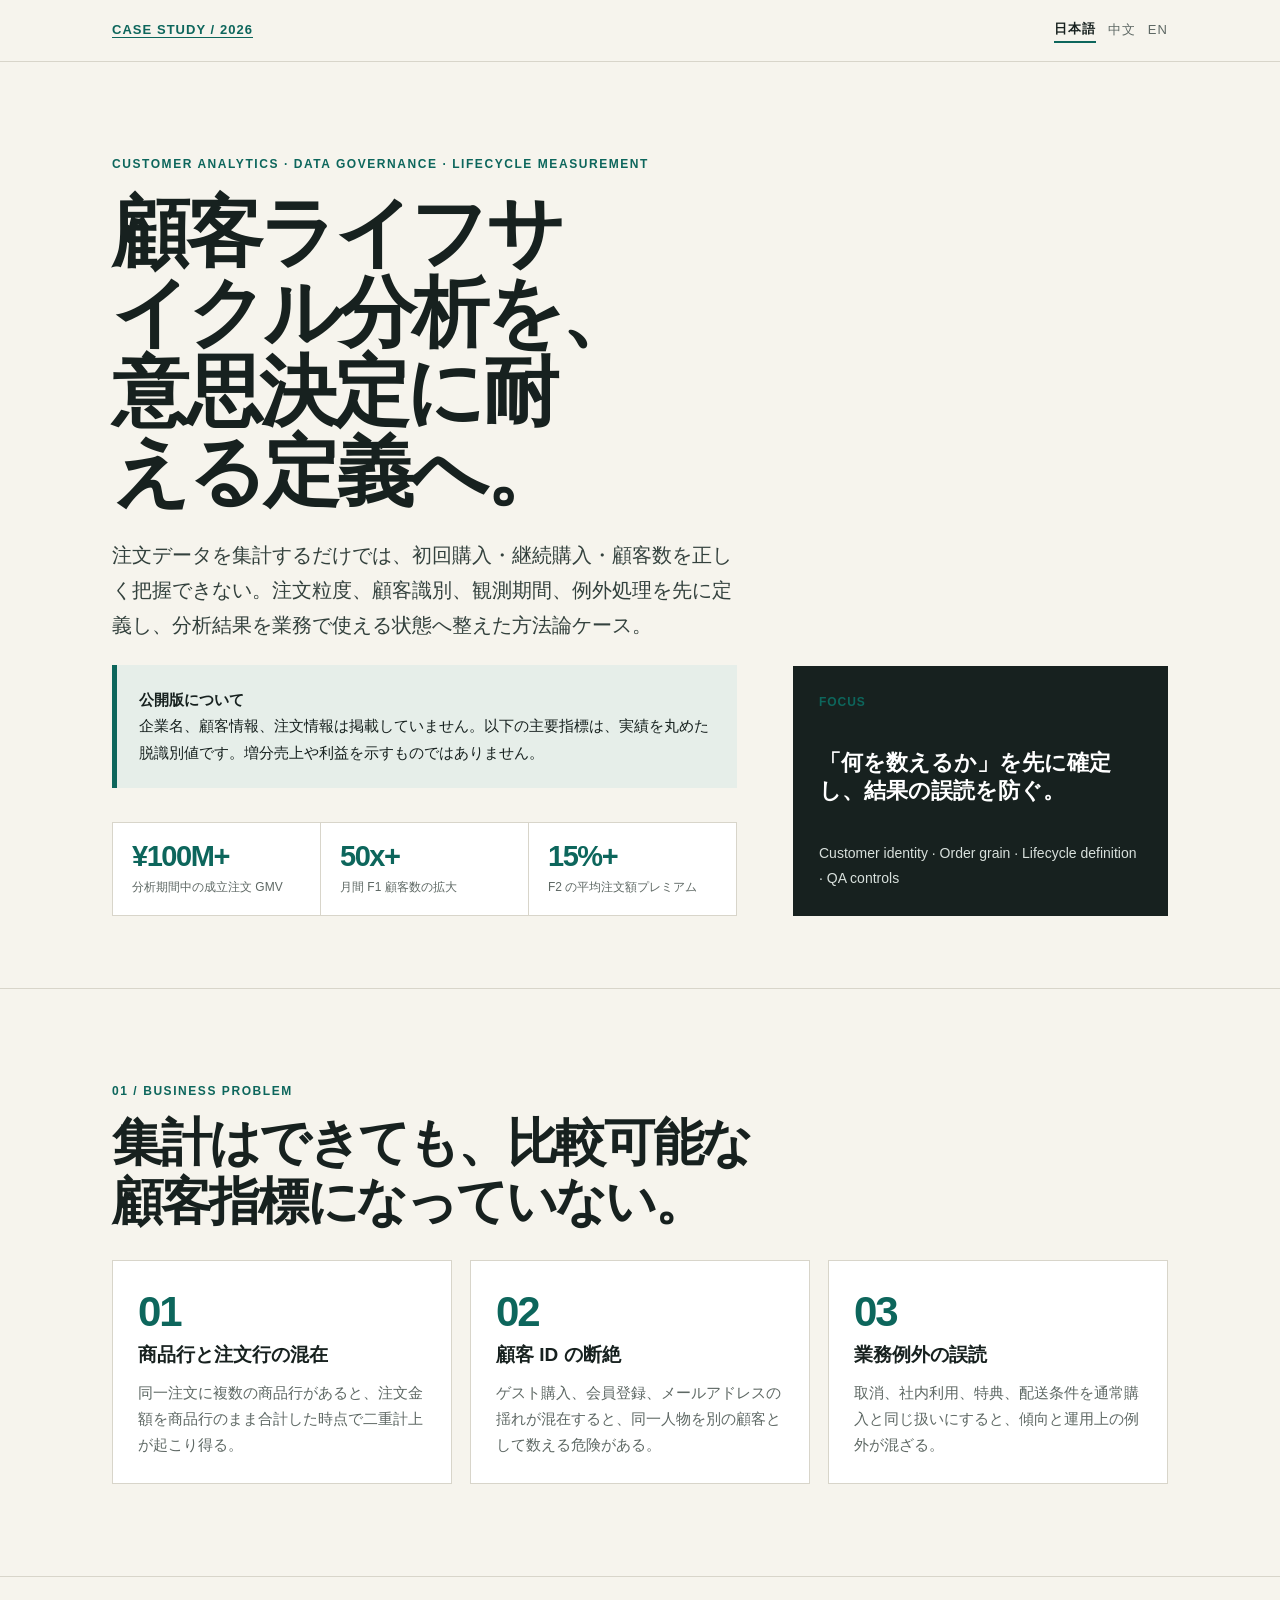
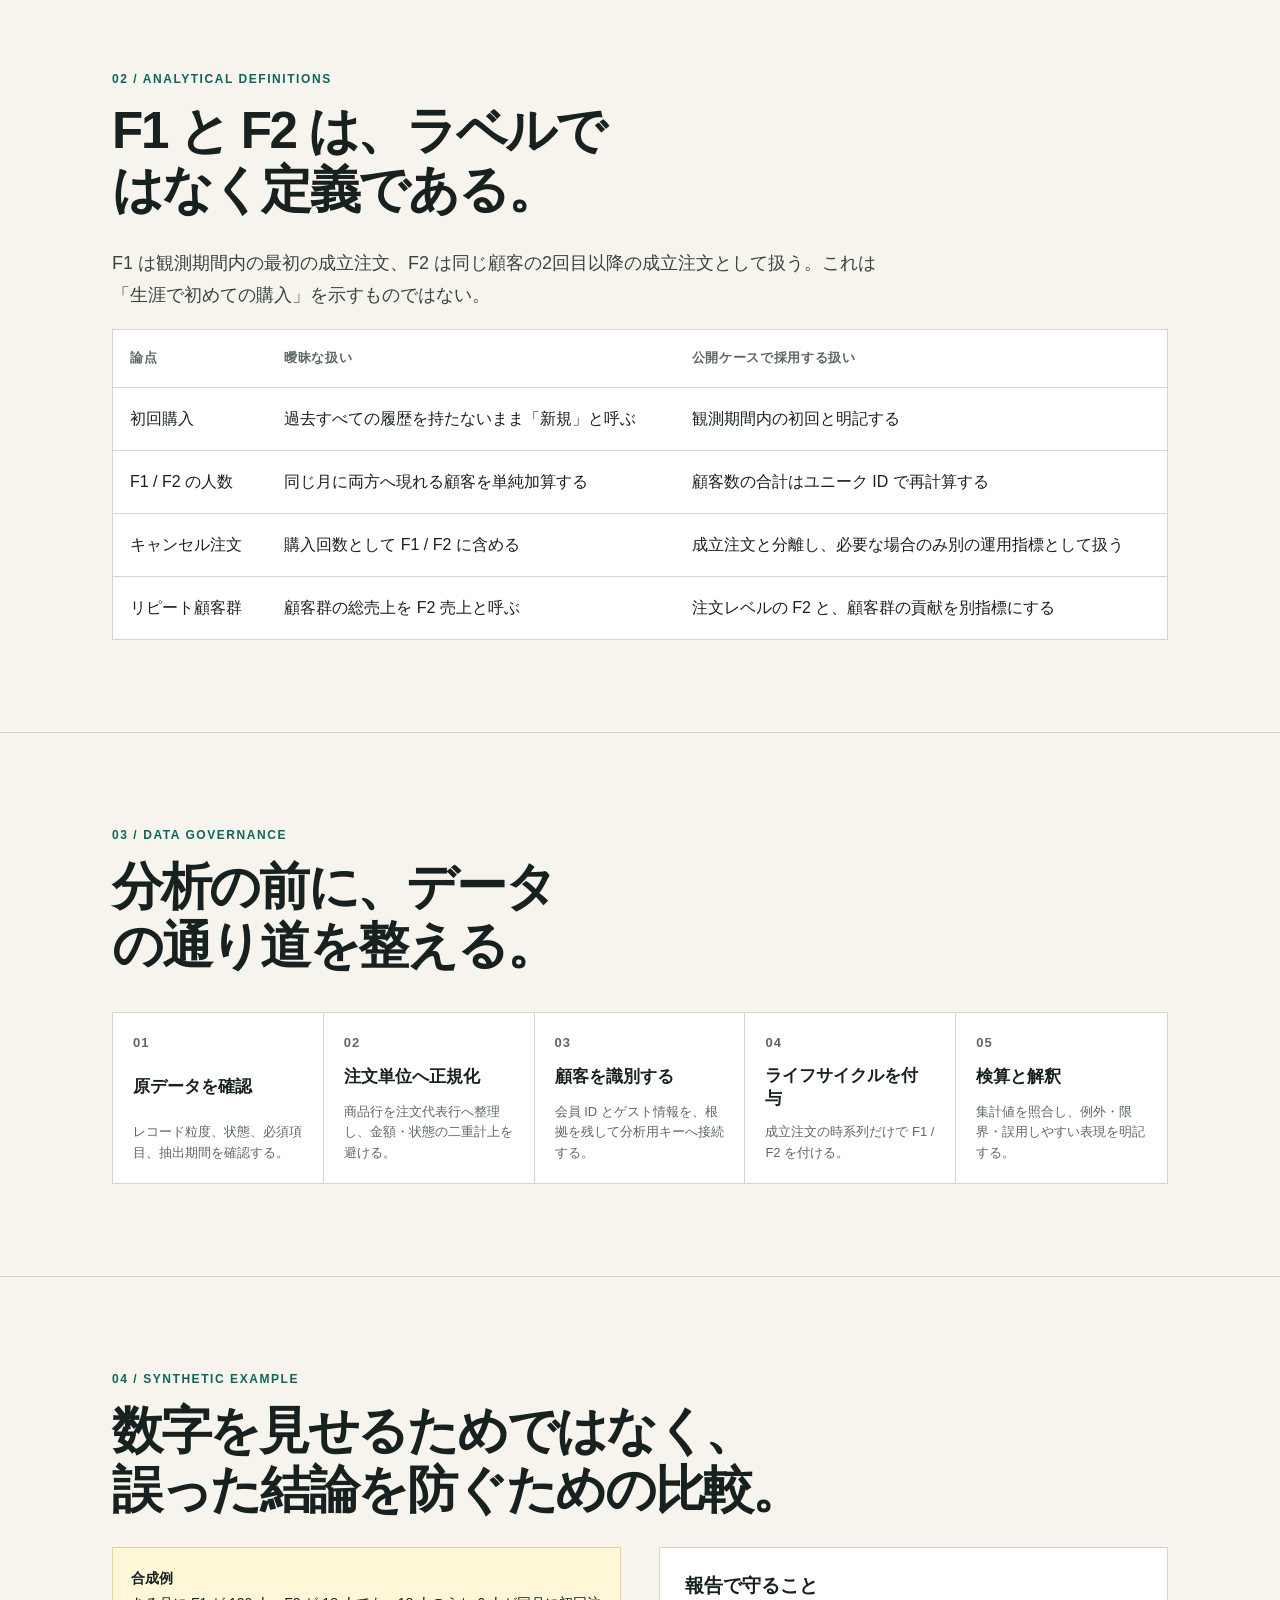
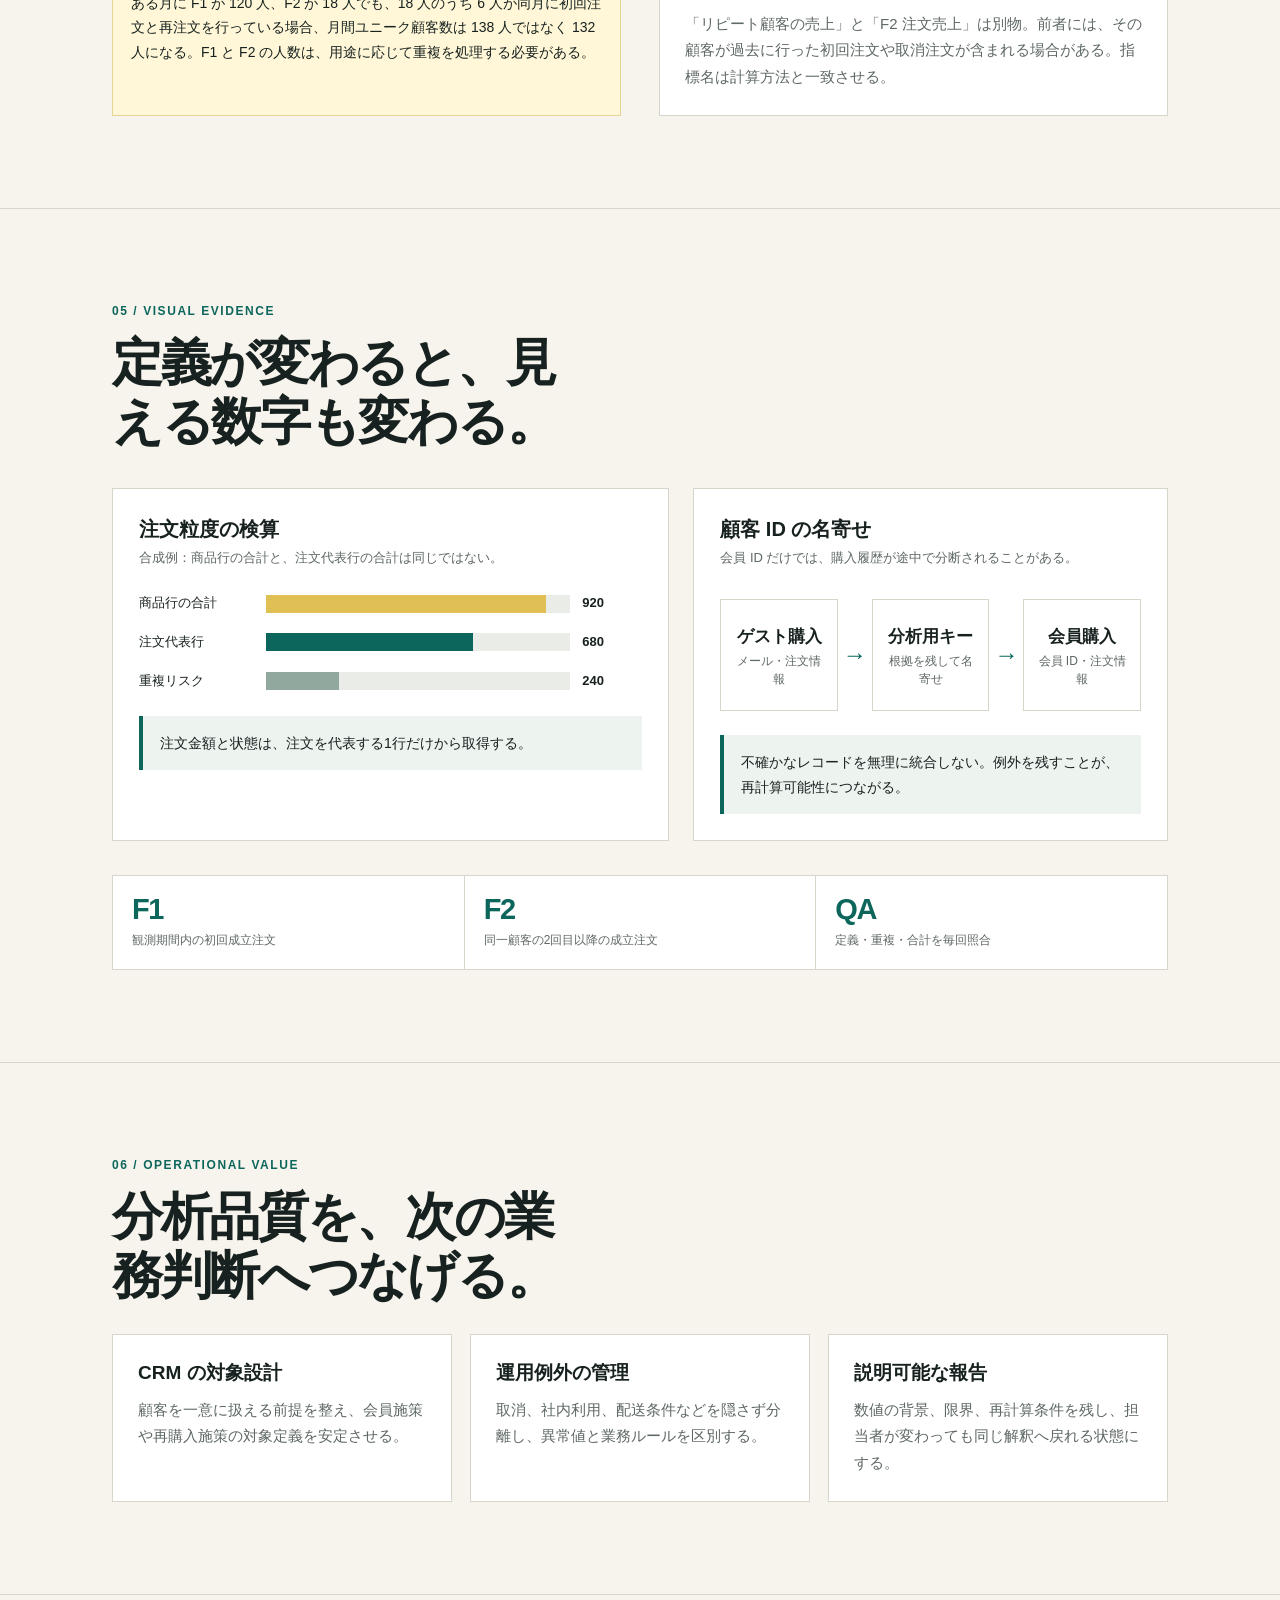
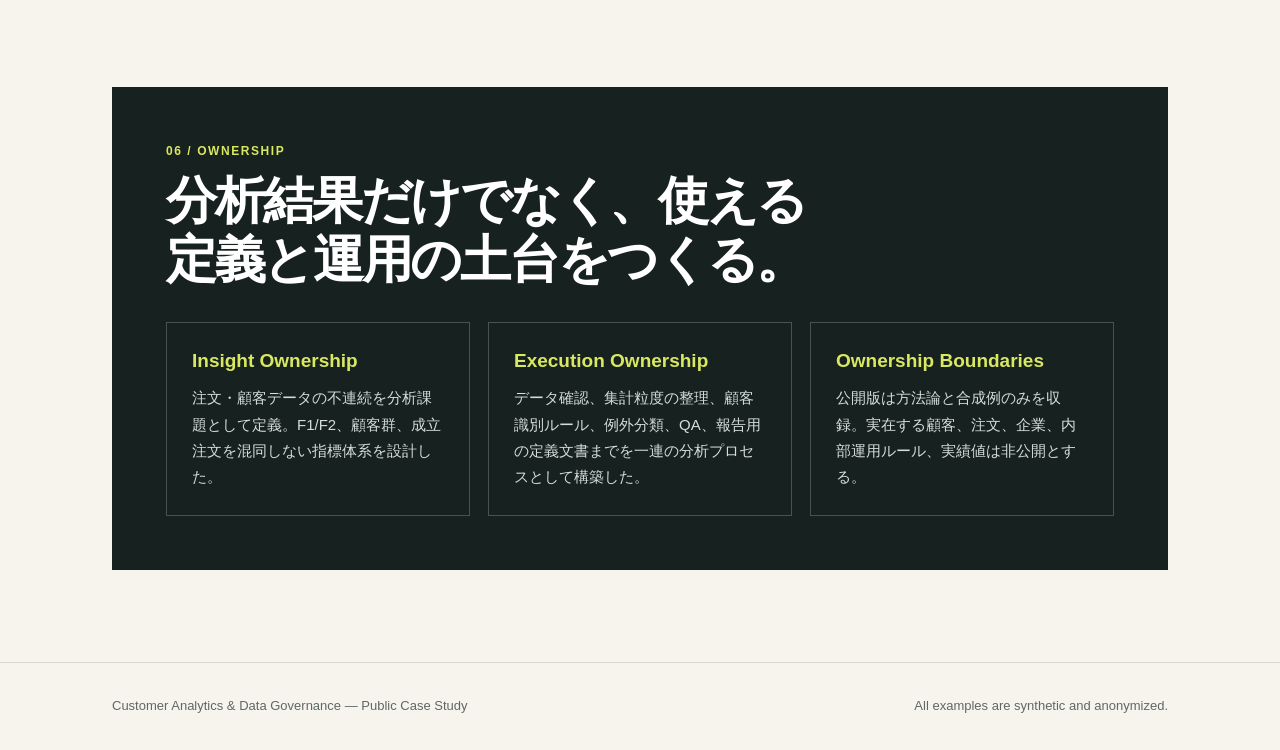
==== index.html @ b76f600b "Add files via upload" ====
<!doctype html>
<html lang="ja">
<head>
  <meta charset="utf-8">
  <meta name="viewport" content="width=device-width,initial-scale=1">
  <meta name="description" content="日本市場を起点とする APAC 顧客ライフサイクル分析とデータガバナンスの公開ケーススタディ。">
  <title>Japan APAC Customer Analytics — Case Study</title>
  <link rel="stylesheet" href="assets/case-study.css">
  <link rel="stylesheet" href="assets/font-overrides.css">
</head>
<body>
  <header class="topbar">
<div class="wrap">
<a class="brand" href="#top">CASE STUDY / 2026</a>
<nav class="lang" aria-label="Language">
<a aria-current="page" href="index.html">日本語</a>
<a href="zh.html">中文</a>
<a href="en.html">EN</a>
</nav>
</div>
</header>
  <main id="top">
    <section class="hero">
<div class="wrap hero-grid">
<div>
<div class="eyebrow">Customer analytics · data governance · lifecycle measurement</div>
<h1>顧客ライフサイクル分析を、意思決定に耐える定義へ。</h1>
<p class="lead">注文データを集計するだけでは、初回購入・継続購入・顧客数を正しく把握できない。注文粒度、顧客識別、観測期間、例外処理を先に定義し、分析結果を業務で使える状態へ整えた方法論ケース。</p>
<div class="notice">
<strong>公開版について</strong>
<br>企業名、顧客情報、注文情報は掲載していません。以下の主要指標は、実績を丸めた脱識別値です。増分売上や利益を示すものではありません。</div><div class="metric-strip"><div><b>¥100M+</b><span>分析期間中の成立注文 GMV</span></div><div><b>50x+</b><span>月間 F1 顧客数の拡大</span></div><div><b>15%+</b><span>F2 の平均注文額プレミアム</span></div></div>
</div>
<aside class="hero-side">
<span class="tag">Focus</span>
<strong>「何を数えるか」を先に確定し、結果の誤読を防ぐ。</strong>
<p>Customer identity · Order grain · Lifecycle definition · QA controls</p>
</aside>
</div>
</section>
    <section class="section">
<div class="wrap">
<div class="kicker">01 / Business problem</div>
<h2>集計はできても、比較可能な顧客指標になっていない。</h2>
<div class="three-col">
<article class="card">
<div class="number">01</div>
<h3>商品行と注文行の混在</h3>
<p>同一注文に複数の商品行があると、注文金額を商品行のまま合計した時点で二重計上が起こり得る。</p>
</article>
<article class="card">
<div class="number">02</div>
<h3>顧客 ID の断絶</h3>
<p>ゲスト購入、会員登録、メールアドレスの揺れが混在すると、同一人物を別の顧客として数える危険がある。</p>
</article>
<article class="card">
<div class="number">03</div>
<h3>業務例外の誤読</h3>
<p>取消、社内利用、特典、配送条件を通常購入と同じ扱いにすると、傾向と運用上の例外が混ざる。</p>
</article>
</div>
</div>
</section>
    <section class="section">
<div class="wrap">
<div class="kicker">02 / Analytical definitions</div>
<h2>F1 と F2 は、ラベルではなく定義である。</h2>
<p class="section-intro">F1 は観測期間内の最初の成立注文、F2 は同じ顧客の2回目以降の成立注文として扱う。これは「生涯で初めての購入」を示すものではない。</p>
<div class="table-wrap">
<table class="comparison">
<thead>
<tr>
<th>論点</th>
<th>曖昧な扱い</th>
<th>公開ケースで採用する扱い</th>
</tr>
</thead>
<tbody>
<tr>
<td>初回購入</td>
<td>過去すべての履歴を持たないまま「新規」と呼ぶ</td>
<td>観測期間内の初回と明記する</td>
</tr>
<tr>
<td>F1 / F2 の人数</td>
<td>同じ月に両方へ現れる顧客を単純加算する</td>
<td>顧客数の合計はユニーク ID で再計算する</td>
</tr>
<tr>
<td>キャンセル注文</td>
<td>購入回数として F1 / F2 に含める</td>
<td>成立注文と分離し、必要な場合のみ別の運用指標として扱う</td>
</tr>
<tr>
<td>リピート顧客群</td>
<td>顧客群の総売上を F2 売上と呼ぶ</td>
<td>注文レベルの F2 と、顧客群の貢献を別指標にする</td>
</tr>
</tbody>
</table>
</div>
</div>
</section>
    <section class="section">
<div class="wrap">
<div class="kicker">03 / Data governance</div>
<h2>分析の前に、データの通り道を整える。</h2>
<div class="flow">
<div>
<span class="tag">01</span>
<b>原データを確認</b>
<span>レコード粒度、状態、必須項目、抽出期間を確認する。</span>
</div>
<div>
<span class="tag">02</span>
<b>注文単位へ正規化</b>
<span>商品行を注文代表行へ整理し、金額・状態の二重計上を避ける。</span>
</div>
<div>
<span class="tag">03</span>
<b>本人性を解決</b>
<span>会員 ID とゲスト情報を、根拠を残して分析用キーへ接続する。</span>
</div>
<div>
<span class="tag">04</span>
<b>ライフサイクルを付与</b>
<span>成立注文の時系列だけで F1 / F2 を付ける。</span>
</div>
<div>
<span class="tag">05</span>
<b>検算と解釈</b>
<span>集計値を照合し、例外・限界・誤用しやすい表現を明記する。</span>
</div>
</div>
</div>
</section>
    <section class="section">
<div class="wrap">
<div class="kicker">04 / Synthetic example</div>
<h2>数字を見せるためではなく、誤った結論を防ぐための比較。</h2>
<div class="two-col">
<div class="synthetic">
<strong>合成例</strong>
<br>ある月に F1 が 120 人、F2 が 18 人でも、18 人のうち 6 人が同月に初回注文と再注文を行っている場合、月間ユニーク顧客数は 138 人ではなく 132 人になる。F1 と F2 の人数は、用途に応じて重複を処理する必要がある。</div>
<div class="card">
<h3>報告で守ること</h3>
<p>「リピート顧客の売上」と「F2 注文売上」は別物。前者には、その顧客が過去に行った初回注文や取消注文が含まれる場合がある。指標名は計算方法と一致させる。</p>
</div>
</div>
</div>
</section>
    <section class="section"><div class="wrap"><div class="kicker">05 / Visual evidence</div><h2>定義が変わると、見える数字も変わる。</h2><div class="evidence-grid"><article class="evidence-card"><h3>注文粒度の検算</h3><p class="micro">合成例：商品行の合計と、注文代表行の合計は同じではない。</p><div class="bar-set"><div class="bar-row"><span>商品行の合計</span><div class="bar-track"><div class="bar-fill warn" style="width:92%"></div></div><b>920</b></div><div class="bar-row"><span>注文代表行</span><div class="bar-track"><div class="bar-fill" style="width:68%"></div></div><b>680</b></div><div class="bar-row"><span>重複リスク</span><div class="bar-track"><div class="bar-fill alt" style="width:24%"></div></div><b>240</b></div></div><div class="callout">注文金額と状態は、注文を代表する1行だけから取得する。</div></article><article class="evidence-card"><h3>本人性の接続</h3><p class="micro">会員 ID だけでは、購入履歴が途中で分断されることがある。</p><div class="identity-map"><div class="identity-node"><strong>ゲスト購入</strong><span>メール・注文情報</span></div><div class="identity-arrow">→</div><div class="identity-node"><strong>分析用キー</strong><span>根拠を残して接続</span></div><div class="identity-arrow">→</div><div class="identity-node"><strong>会員購入</strong><span>会員 ID・注文情報</span></div></div><div class="callout">不確かなレコードを無理に統合しない。例外を残すことが、再計算可能性につながる。</div></article></div><div class="metric-strip"><div><b>F1</b><span>観測期間内の初回成立注文</span></div><div><b>F2</b><span>同一顧客の2回目以降の成立注文</span></div><div><b>QA</b><span>定義・重複・合計を毎回照合</span></div></div></div></section>
    <section class="section">
<div class="wrap">
<div class="kicker">06 / Operational value</div>
<h2>分析品質を、次の業務判断へつなげる。</h2>
<div class="three-col">
<article class="card">
<h3>CRM の対象設計</h3>
<p>顧客を一意に扱える前提を整え、会員施策や再購入施策の対象定義を安定させる。</p>
</article>
<article class="card">
<h3>運用例外の管理</h3>
<p>取消、社内利用、配送条件などを隠さず分離し、異常値と業務ルールを区別する。</p>
</article>
<article class="card">
<h3>説明可能な報告</h3>
<p>数値の背景、限界、再計算条件を残し、担当者が変わっても同じ解釈へ戻れる状態にする。</p>
</article>
</div>
</div>
</section>
    <section class="section">
<div class="wrap">
<div class="ownership">
<div class="kicker" style="color:#d8e861">06 / Ownership</div>
<h2>分析結果だけでなく、使える定義と運用の土台をつくる。</h2>
<div class="three-col">
<article class="card">
<h3>Insight Ownership</h3>
<p>注文・顧客データの不連続を分析課題として定義。F1/F2、顧客群、成立注文を混同しない指標体系を設計した。</p>
</article>
<article class="card">
<h3>Execution Ownership</h3>
<p>データ確認、集計粒度の整理、本人性ルール、例外分類、QA、報告用の定義文書までを一連の分析プロセスとして構築した。</p>
</article>
<article class="card">
<h3>Ownership Boundaries</h3>
<p>公開版は方法論と合成例のみを収録。実在する顧客、注文、企業、内部運用ルール、実績値は非公開とする。</p>
</article>
</div>
</div>
</div>
</section>
  </main>
  <footer class="footer">
<div class="wrap">
<span>Customer Analytics & Data Governance — Public Case Study</span>
<span>All examples are synthetic and anonymized.</span>
</div>
</footer>
<script src="assets/ja-copy.js"></script>
</body>
</html>
---- assets/case-study.css ----
:root{--ink:#17211f;--muted:#5e6864;--paper:#f6f4ed;--line:#d8d5ca;--accent:#0d665c;--lime:#d8e861;--panel:#e6eee9;--max:1120px}*{box-sizing:border-box}html{scroll-behavior:smooth}body{margin:0;background:var(--paper);color:var(--ink);font-family:Inter,"Hiragino Sans","Yu Gothic",Meiryo,"Microsoft YaHei","PingFang SC",Arial,sans-serif;line-height:1.75}a{color:inherit;text-decoration-thickness:1px;text-underline-offset:3px}.wrap{max-width:var(--max);margin:auto;padding:0 32px}.topbar{border-bottom:1px solid var(--line);padding:18px 0;font-size:13px;letter-spacing:.08em}.topbar .wrap{display:flex;justify-content:space-between;gap:20px;align-items:center}.brand{font-weight:800;color:var(--accent)}.lang{display:flex;gap:12px;align-items:center}.lang a{text-decoration:none;color:var(--muted)}.lang a[aria-current="page"]{color:var(--ink);font-weight:800;border-bottom:2px solid var(--accent)}.hero{padding:92px 0 72px;border-bottom:1px solid var(--line)}.eyebrow{font-size:12px;letter-spacing:.13em;font-weight:800;color:var(--accent);text-transform:uppercase}.hero-grid{display:grid;grid-template-columns:1.25fr .75fr;gap:56px;align-items:end}.hero h1{font-size:clamp(44px,6vw,78px);line-height:1.04;letter-spacing:-.06em;margin:18px 0 26px;text-wrap:balance}.lead{font-size:20px;max-width:710px;margin:0;color:#33413d}.notice{background:var(--panel);border-left:5px solid var(--accent);padding:22px;margin:22px 0 0;font-size:15px}.hero-side{padding:26px;background:var(--ink);color:#fff;min-height:250px;display:flex;flex-direction:column;justify-content:space-between}.hero-side strong{font-size:22px;line-height:1.3}.hero-side p{margin:0;color:#d8e0dc;font-size:14px}.section{padding:92px 0;border-bottom:1px solid var(--line)}.section h2{font-size:clamp(32px,4vw,52px);line-height:1.15;letter-spacing:-.045em;max-width:780px;margin:12px 0 28px;text-wrap:balance}.section-intro{font-size:18px;max-width:800px;color:#38443f}.kicker{font-size:12px;letter-spacing:.13em;font-weight:800;color:var(--accent);text-transform:uppercase}.two-col{display:grid;grid-template-columns:1fr 1fr;gap:38px}.three-col{display:grid;grid-template-columns:repeat(3,1fr);gap:18px}.card{border:1px solid var(--line);background:#fff;padding:25px}.card h3{font-size:19px;line-height:1.35;margin:0 0 12px}.card p{margin:0;color:var(--muted);font-size:15px}.number{font-size:42px;line-height:1;color:var(--accent);font-weight:800;letter-spacing:-.05em;margin:5px 0 9px}.flow{display:grid;grid-template-columns:repeat(5,1fr);gap:0;margin-top:36px;border:1px solid var(--line);background:#fff}.flow div{min-height:170px;padding:20px;border-right:1px solid var(--line);display:flex;flex-direction:column;justify-content:space-between}.flow div:last-child{border-right:0}.flow b{font-size:17px;line-height:1.35}.flow span{font-size:13px;color:var(--muted);line-height:1.55}.table-wrap{overflow:auto;border:1px solid var(--line);background:#fff}.comparison{width:100%;border-collapse:collapse;min-width:660px}.comparison th,.comparison td{padding:17px;text-align:left;border-bottom:1px solid var(--line);vertical-align:top}.comparison th{font-size:13px;letter-spacing:.05em;color:var(--muted)}.comparison tr:last-child td{border:0}.tag{font-size:12px;color:var(--accent);font-weight:800;letter-spacing:.08em;text-transform:uppercase}.synthetic{background:#fff7d7;border:1px solid #e5d494;padding:18px;font-size:14px}.ownership{background:var(--ink);color:#fff;padding:54px}.ownership h2{margin-top:10px}.ownership .three-col{margin-top:32px}.ownership .card{background:transparent;border-color:#46544f}.ownership .card h3{color:var(--lime)}.ownership .card p{color:#d4ddda}.footer{padding:32px 0;color:var(--muted);font-size:13px}.footer .wrap{display:flex;justify-content:space-between;gap:20px;flex-wrap:wrap}@media(max-width:800px){.wrap{padding:0 20px}.hero{padding:62px 0 52px}.hero-grid,.two-col,.three-col{grid-template-columns:1fr;gap:18px}.hero-side{min-height:190px}.section{padding:62px 0}.flow{grid-template-columns:1fr}.flow div{min-height:auto;border-right:0;border-bottom:1px solid var(--line)}.flow div:last-child{border-bottom:0}.topbar .wrap{align-items:flex-start}.lead{font-size:17px}.ownership{padding:32px 24px}}

html[lang="ja"] body{font-family:"Hiragino Kaku Gothic ProN","Hiragino Sans","Yu Gothic UI","Yu Gothic",Meiryo,sans-serif;line-break:strict;word-break:normal;font-feature-settings:"palt" 1}html[lang="ja"] h1,html[lang="ja"] h2{letter-spacing:-.055em;font-weight:700;text-wrap:balance}html[lang="zh-CN"] body{font-family:"Microsoft YaHei","微软雅黑","PingFang SC","Noto Sans CJK SC","Noto Sans SC",Arial,sans-serif;line-break:strict;word-break:normal}html[lang="zh-CN"] h1,html[lang="zh-CN"] h2{letter-spacing:-.045em;font-weight:700;text-wrap:balance}html[lang="en"] body{font-family:Inter,Arial,sans-serif}.evidence-grid{display:grid;grid-template-columns:1.08fr .92fr;gap:24px;margin-top:36px}.evidence-card{border:1px solid var(--line);background:#fff;padding:26px}.evidence-card h3{font-size:20px;margin:0 0 4px;line-height:1.4}.evidence-card .micro{color:var(--muted);font-size:13px;margin:0 0 23px}.bar-set{display:grid;gap:16px}.bar-row{display:grid;grid-template-columns:115px 1fr 60px;gap:12px;align-items:center;font-size:13px}.bar-track{height:18px;background:#e9ece7}.bar-fill{height:100%;background:var(--accent)}.bar-fill.alt{background:#91a89f}.bar-fill.warn{background:#e0bf55}.callout{margin-top:23px;padding:15px 17px;background:#edf3ef;border-left:4px solid var(--accent);font-size:14px}.identity-map{display:grid;grid-template-columns:1fr 34px 1fr 34px 1fr;align-items:center;margin:30px 0 24px}.identity-node{border:1px solid var(--line);padding:16px 10px;text-align:center;min-height:112px;display:flex;flex-direction:column;justify-content:center}.identity-node strong{font-size:17px}.identity-node span{font-size:12px;color:var(--muted);line-height:1.5}.identity-arrow{text-align:center;color:var(--accent);font-size:24px}.qa-list{display:grid;gap:11px;margin-top:20px}.qa-row{display:flex;justify-content:space-between;gap:18px;border-bottom:1px solid var(--line);padding-bottom:10px;font-size:14px}.qa-status{color:var(--accent);font-weight:800;white-space:nowrap}.metric-strip{display:grid;grid-template-columns:repeat(3,1fr);gap:1px;background:var(--line);margin-top:34px;border:1px solid var(--line)}.metric-strip div{background:#fff;padding:19px}.metric-strip b{display:block;font-size:29px;line-height:1;color:var(--accent);letter-spacing:-.05em}.metric-strip span{display:block;font-size:12px;line-height:1.45;color:var(--muted);margin-top:8px}@media(max-width:800px){.evidence-grid{grid-template-columns:1fr}.bar-row{grid-template-columns:90px 1fr 48px}.identity-map{grid-template-columns:1fr;gap:10px}.identity-arrow{transform:rotate(90deg)}.metric-strip{grid-template-columns:1fr}}
---- assets/font-overrides.css ----
html[lang="ja"] body{font-family:Meiryo,"Meiryo UI","Hiragino Kaku Gothic ProN","Hiragino Sans",sans-serif;line-break:strict;word-break:normal;font-feature-settings:"palt" 1}
html[lang="ja"] h1,html[lang="ja"] h2{letter-spacing:-.045em;font-weight:700;text-wrap:balance}
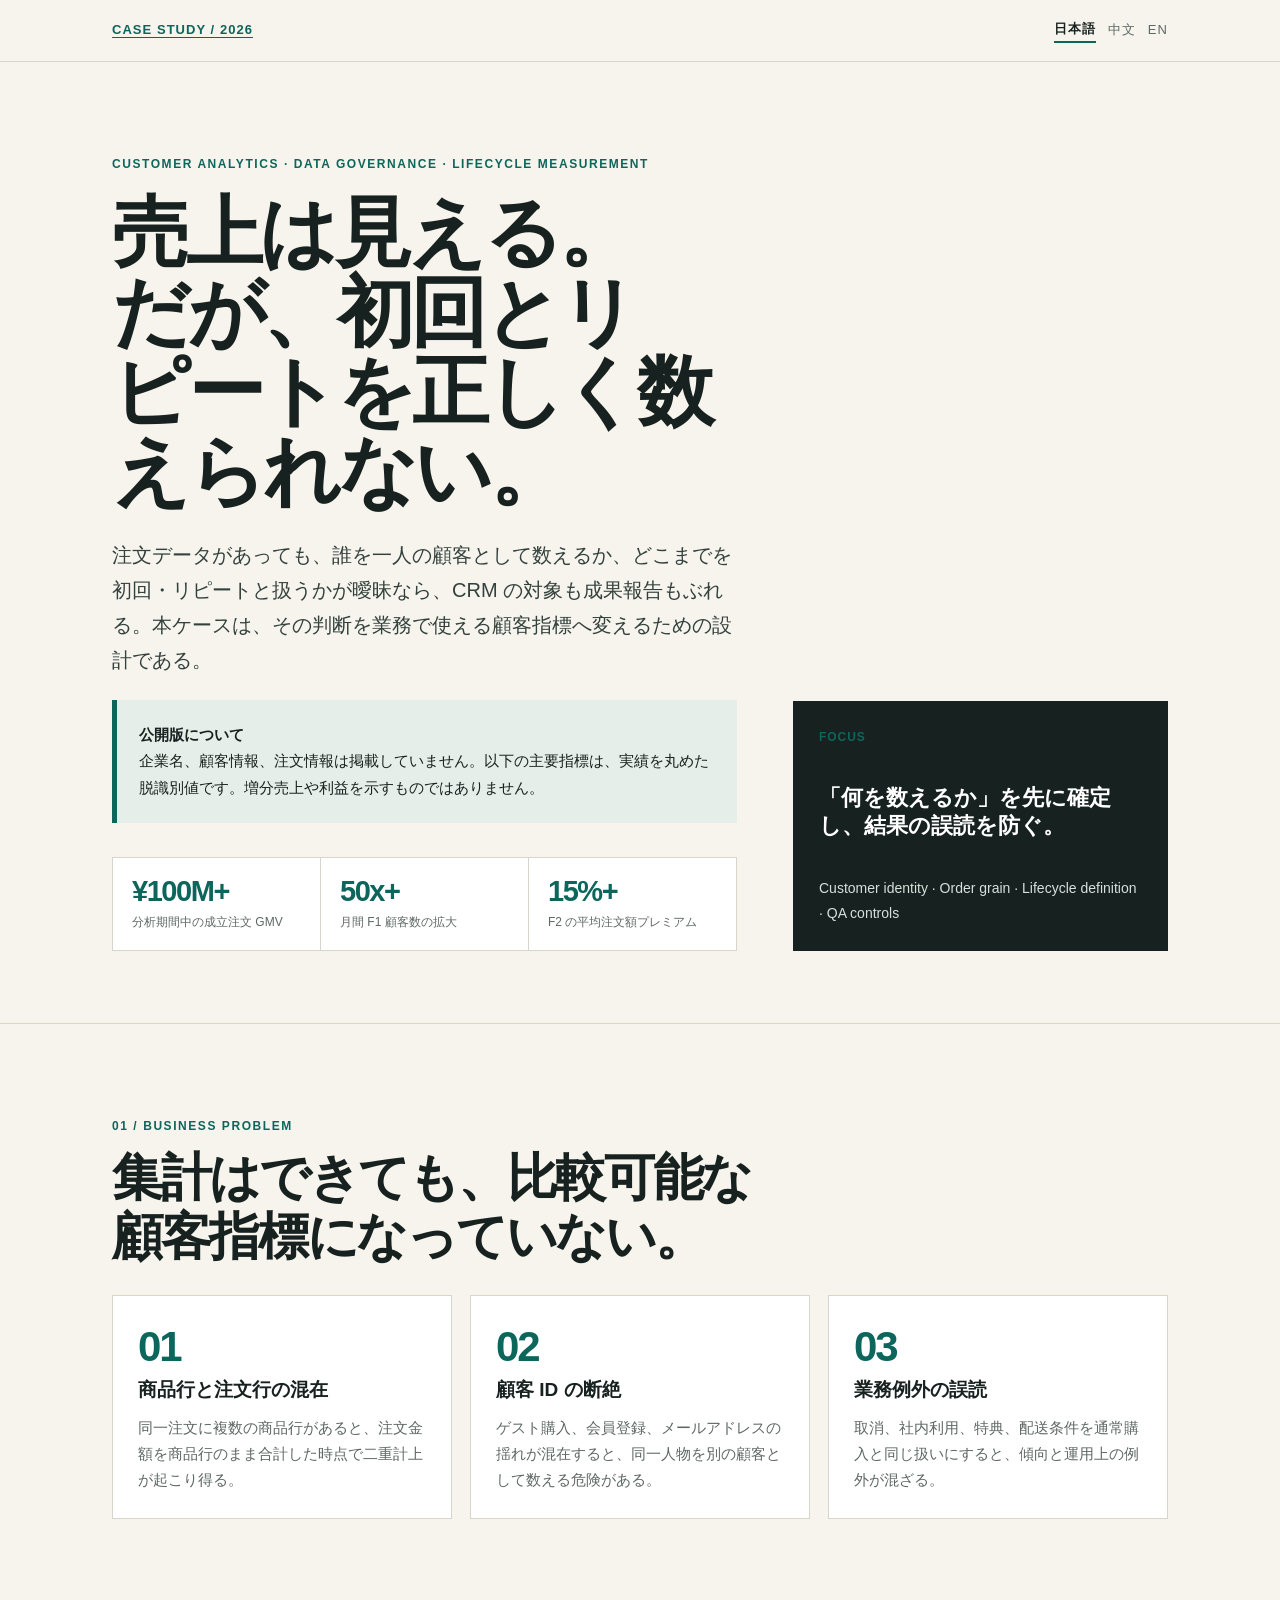
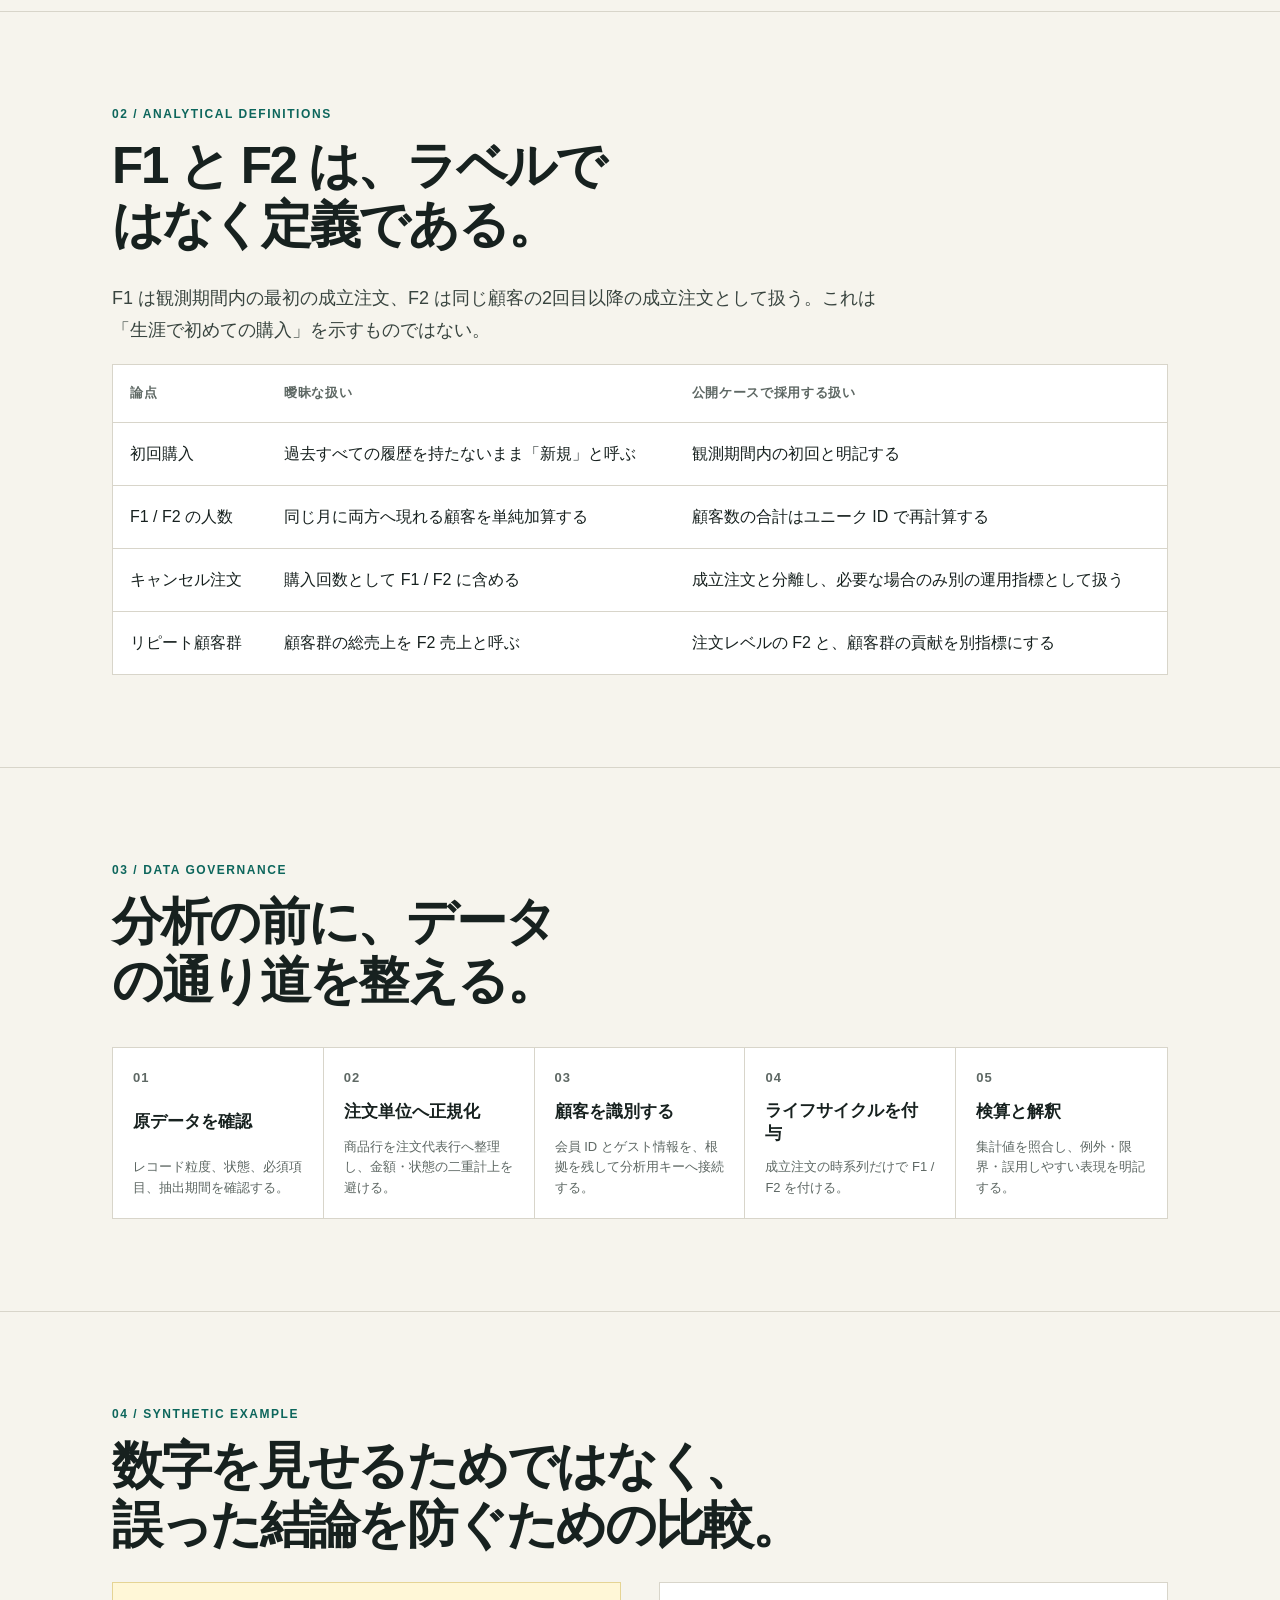
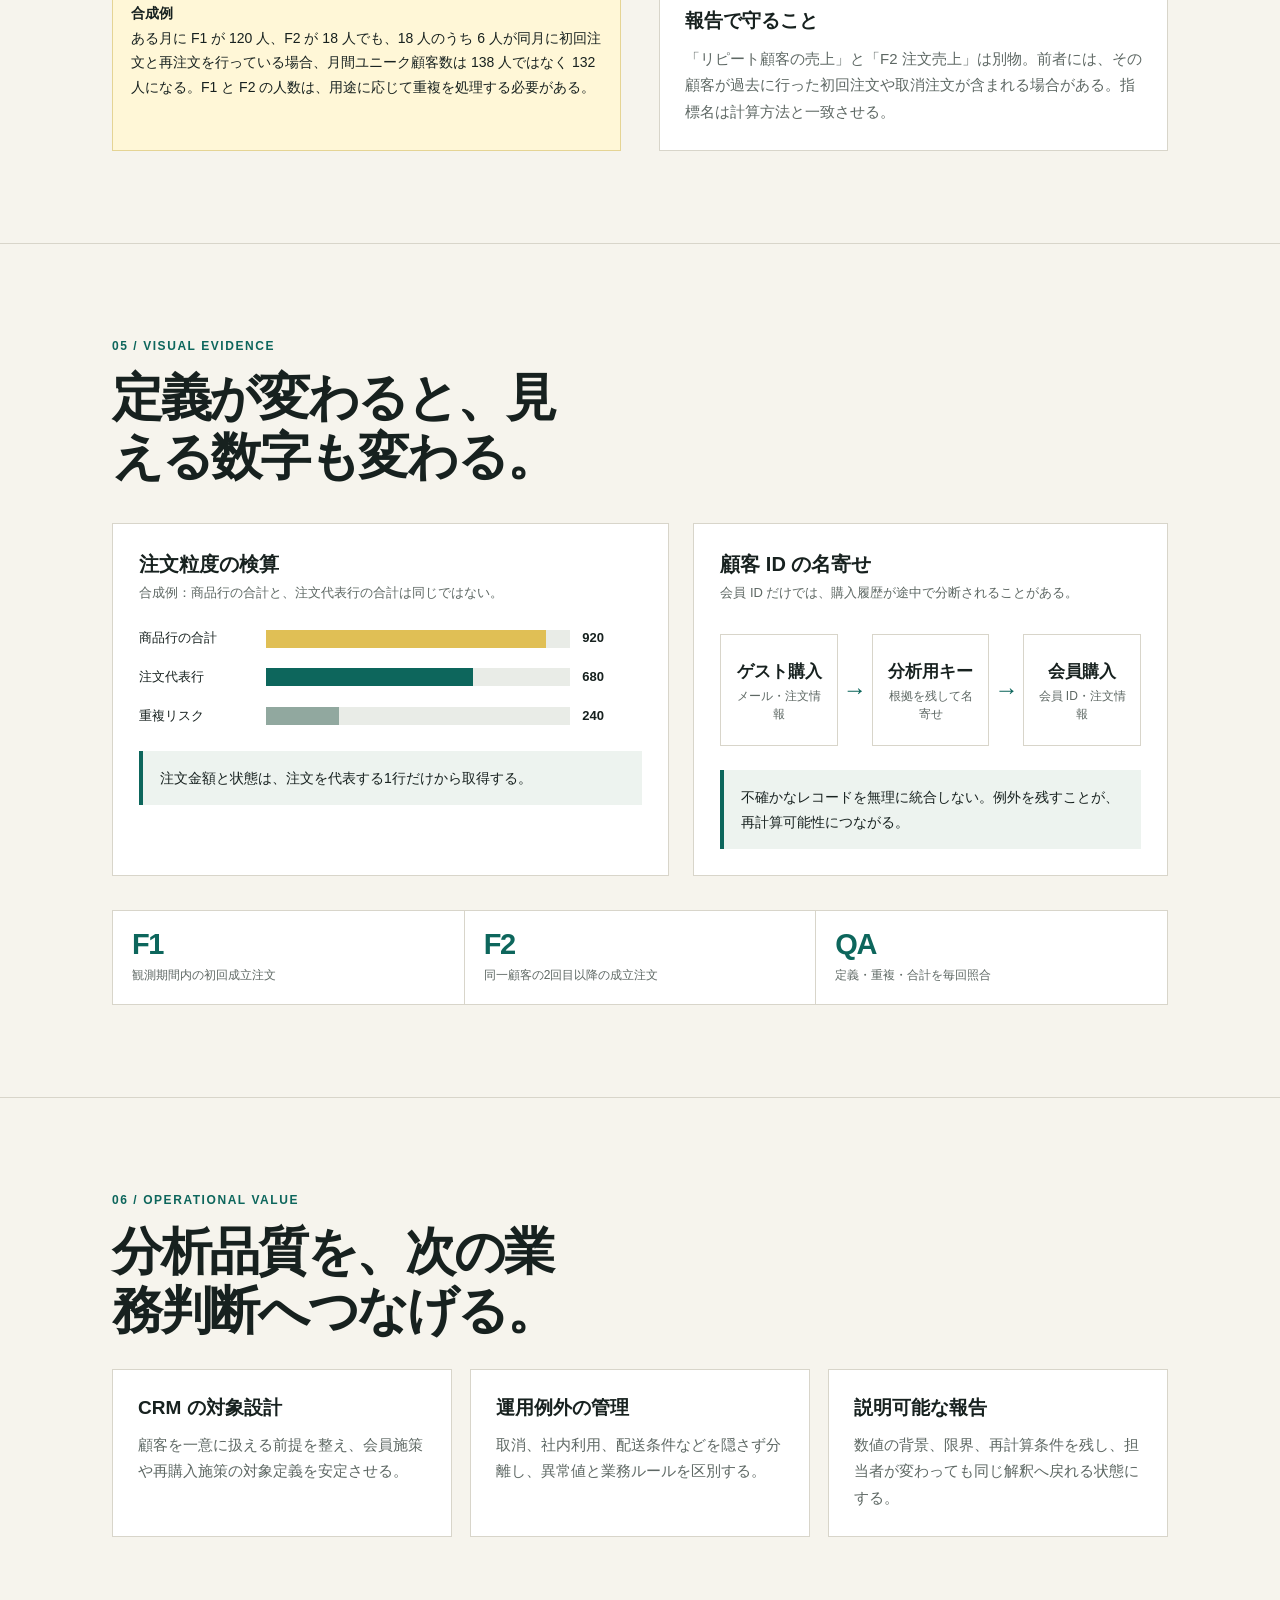
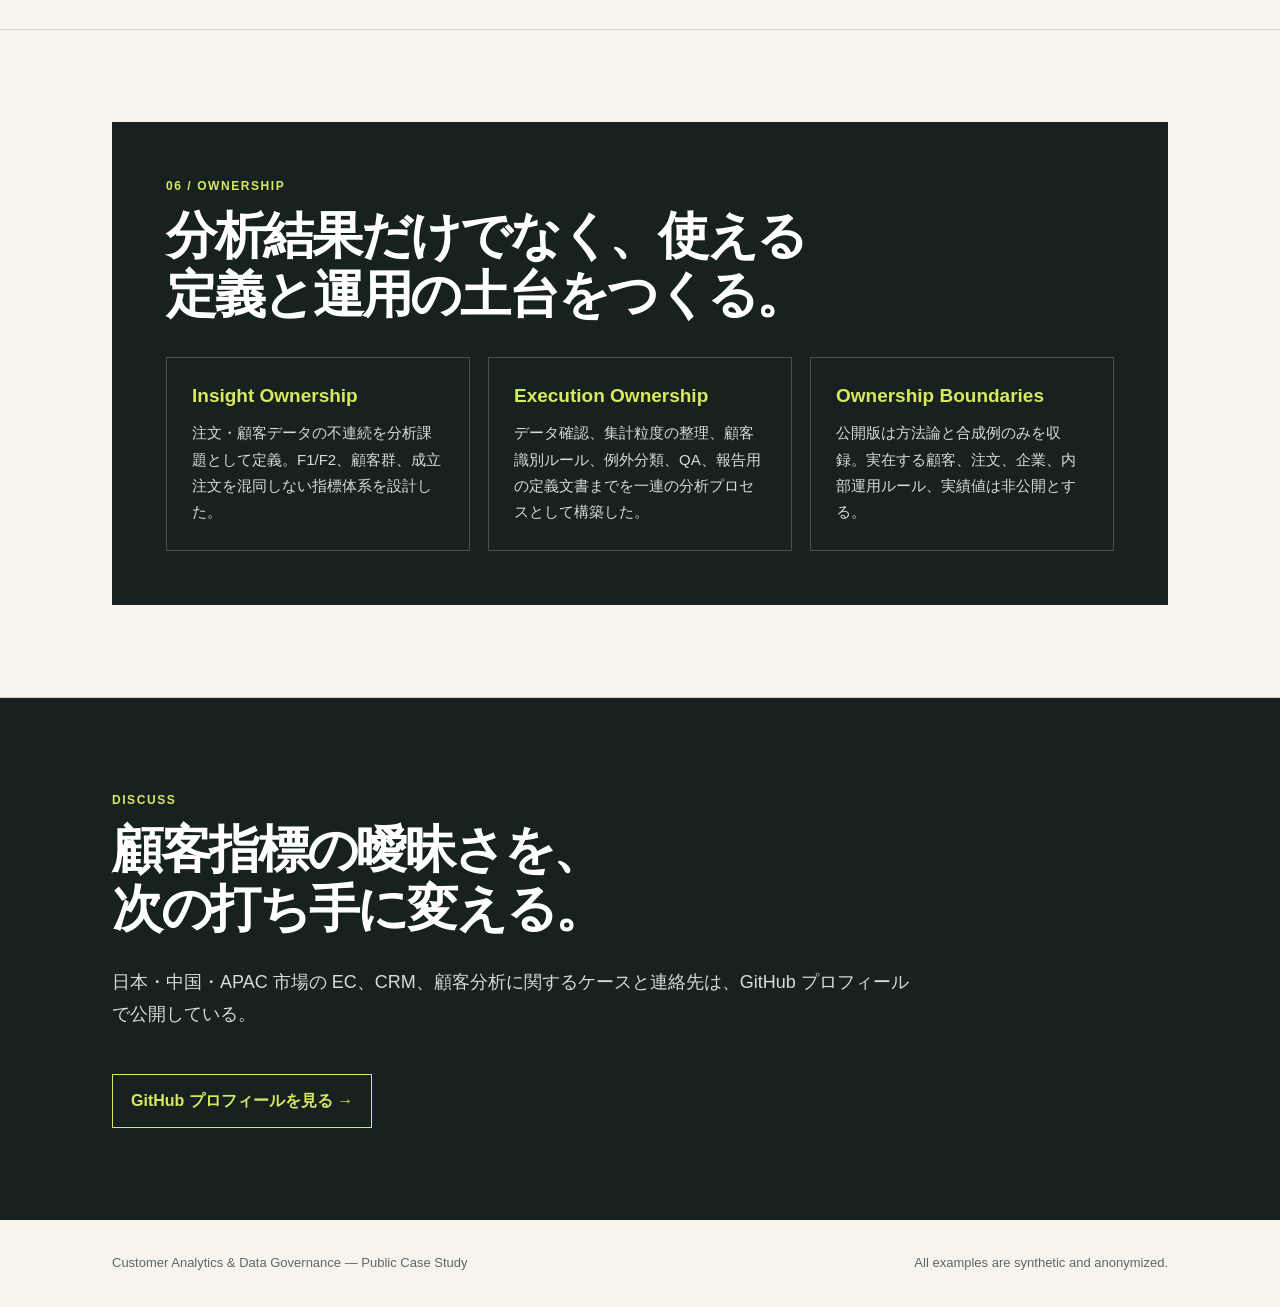
==== commit b2c84e34: "Add files via upload" ====
--- a/index.html
+++ b/index.html
@@ -24,8 +24,8 @@
 <div class="wrap hero-grid">
 <div>
 <div class="eyebrow">Customer analytics · data governance · lifecycle measurement</div>
-<h1>顧客ライフサイクル分析を、意思決定に耐える定義へ。</h1>
-<p class="lead">注文データを集計するだけでは、初回購入・継続購入・顧客数を正しく把握できない。注文粒度、顧客識別、観測期間、例外処理を先に定義し、分析結果を業務で使える状態へ整えた方法論ケース。</p>
+<h1>売上は見える。<br>だが、初回とリピートを正しく数えられない。</h1>
+<p class="lead">注文データがあっても、誰を一人の顧客として数えるか、どこまでを初回・リピートと扱うかが曖昧なら、CRM の対象も成果報告もぶれる。本ケースは、その判断を業務で使える顧客指標へ変えるための設計である。</p>
 <div class="notice">
 <strong>公開版について</strong>
 <br>企業名、顧客情報、注文情報は掲載していません。以下の主要指標は、実績を丸めた脱識別値です。増分売上や利益を示すものではありません。</div><div class="metric-strip"><div><b>¥100M+</b><span>分析期間中の成立注文 GMV</span></div><div><b>50x+</b><span>月間 F1 顧客数の拡大</span></div><div><b>15%+</b><span>F2 の平均注文額プレミアム</span></div></div>
@@ -191,6 +191,14 @@
 </div>
 </div>
 </section>
+    <section class="section" style="background:#17211f;border-bottom:0;color:#fff">
+<div class="wrap">
+<div class="kicker" style="color:#d8e861">DISCUSS</div>
+<h2 style="margin-top:10px">顧客指標の曖昧さを、<br>次の打ち手に変える。</h2>
+<p class="section-intro" style="color:#d4ddda">日本・中国・APAC 市場の EC、CRM、顧客分析に関するケースと連絡先は、GitHub プロフィールで公開している。</p>
+<a href="https://github.com/yuchanyuchan1225-hash" target="_blank" rel="noopener" style="display:inline-block;margin-top:26px;padding:12px 18px;border:1px solid #d8e861;color:#d8e861;font-weight:800;text-decoration:none">GitHub プロフィールを見る →</a>
+</div>
+</section>
   </main>
   <footer class="footer">
 <div class="wrap">
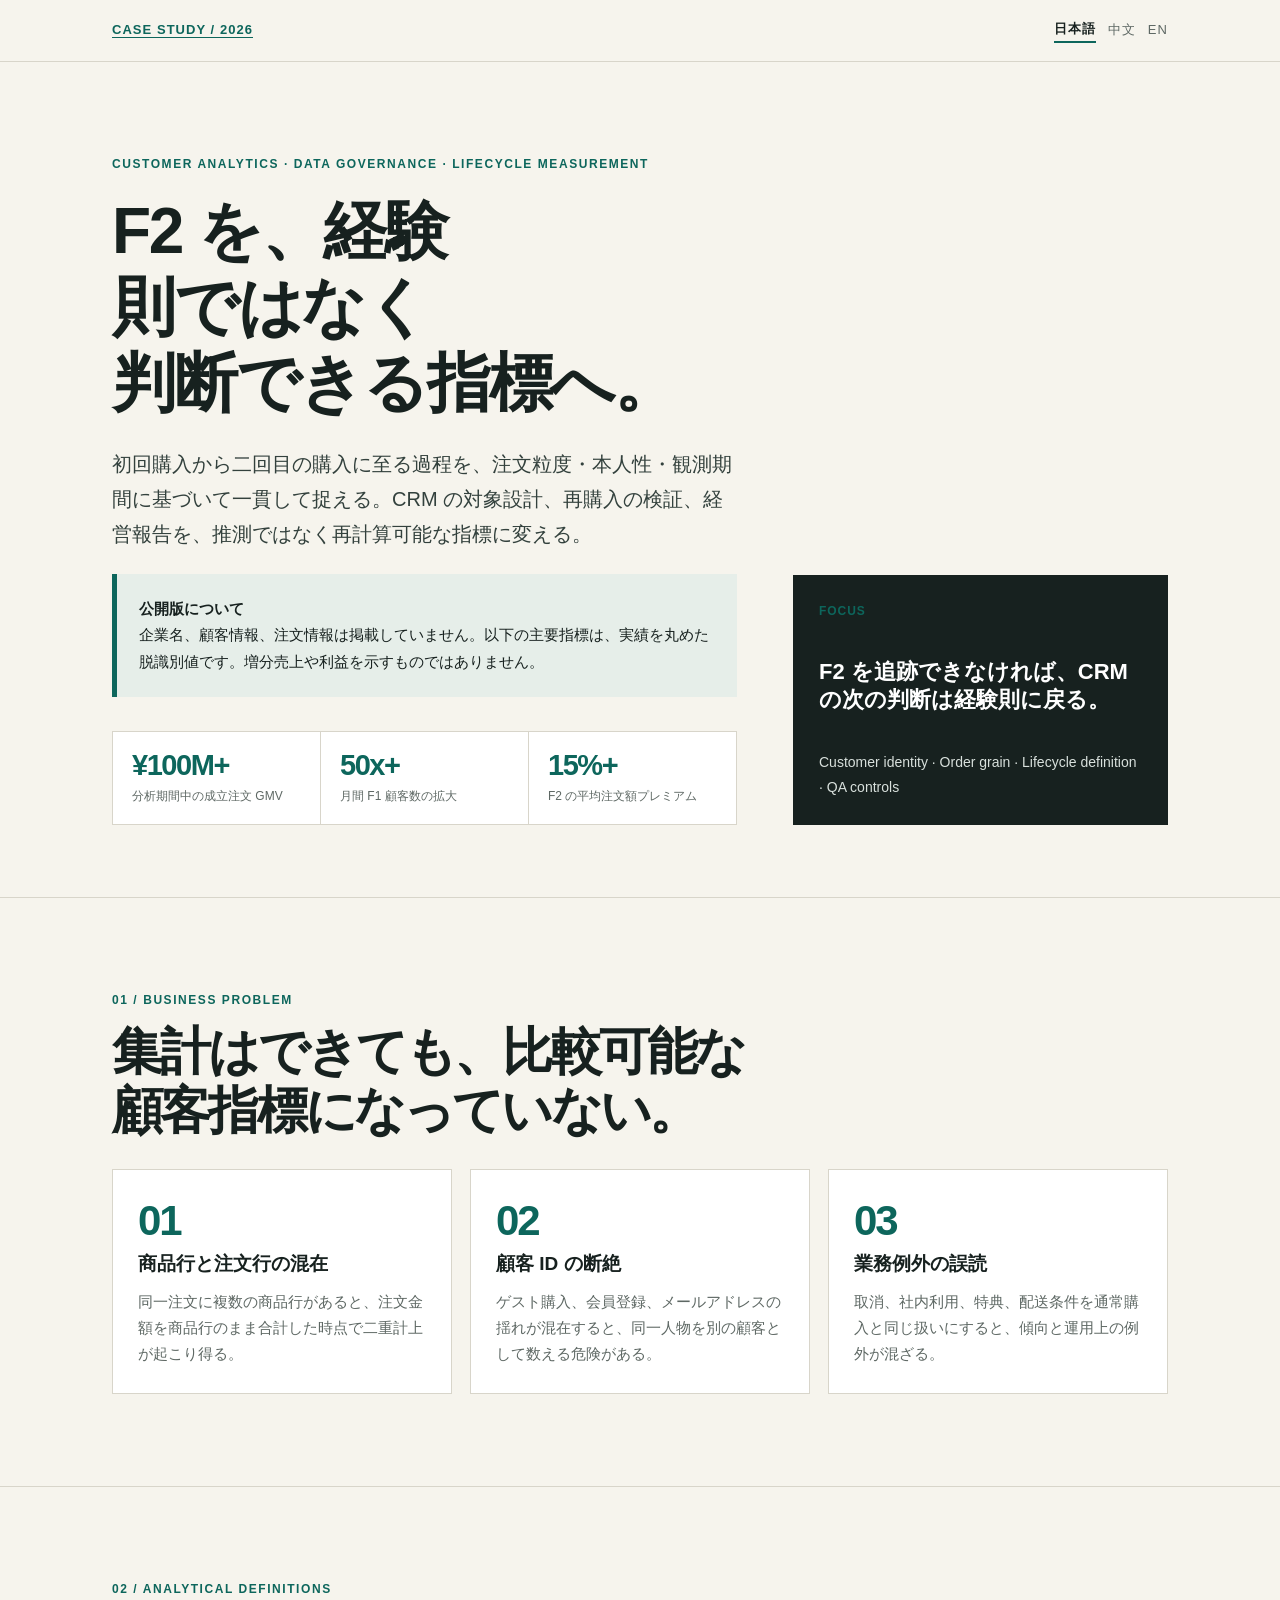
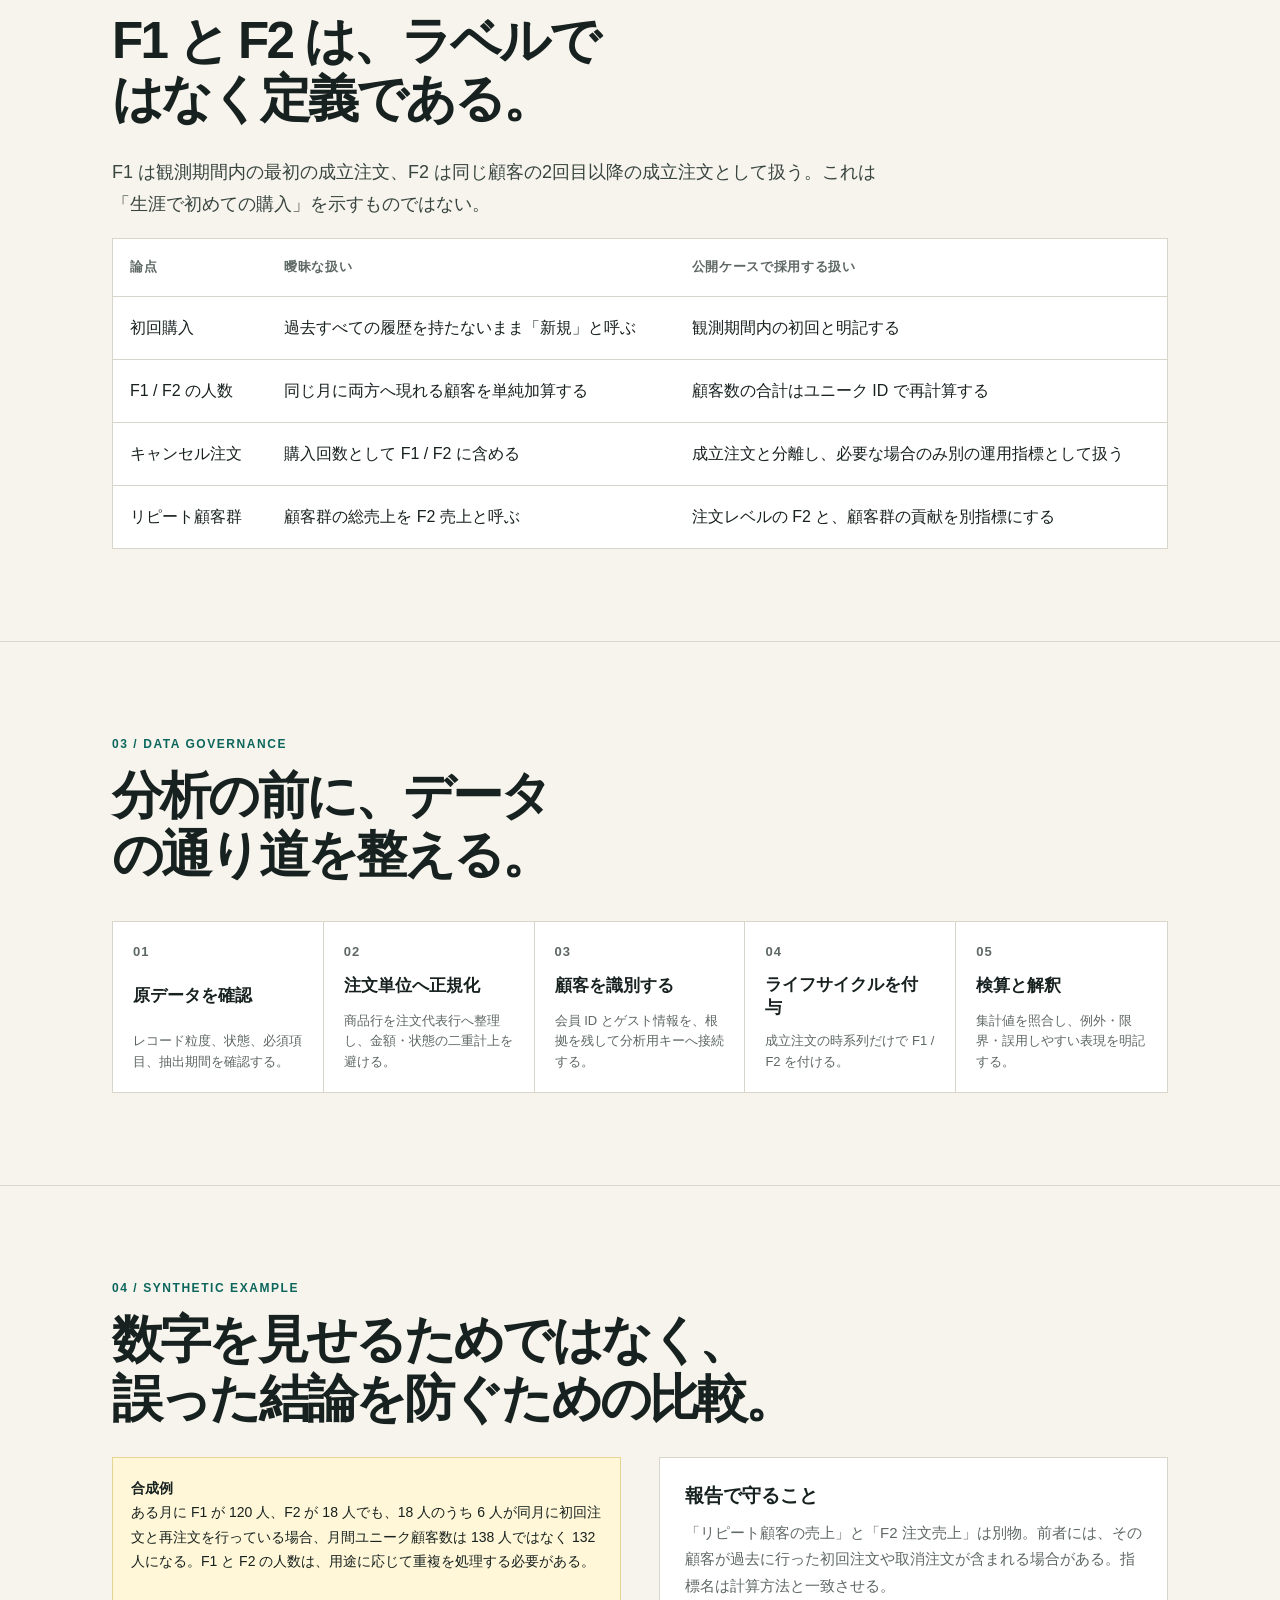
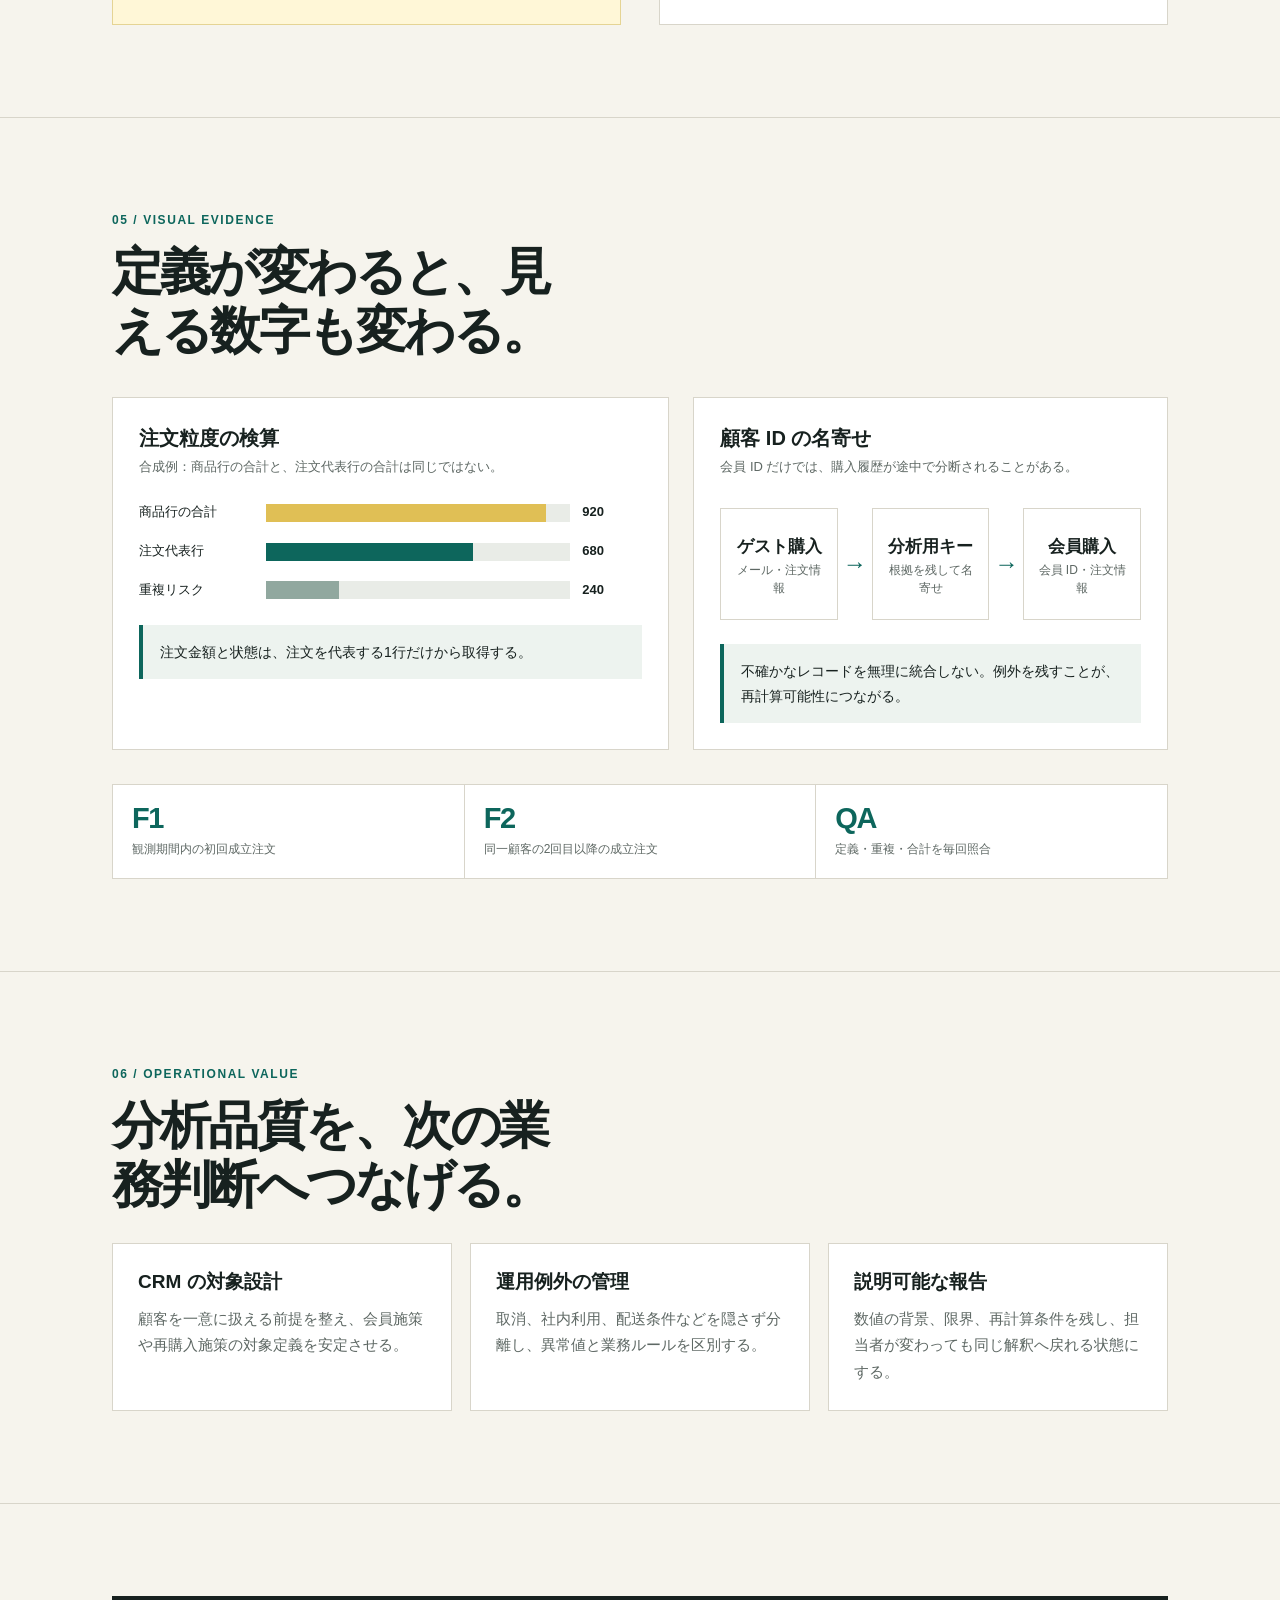
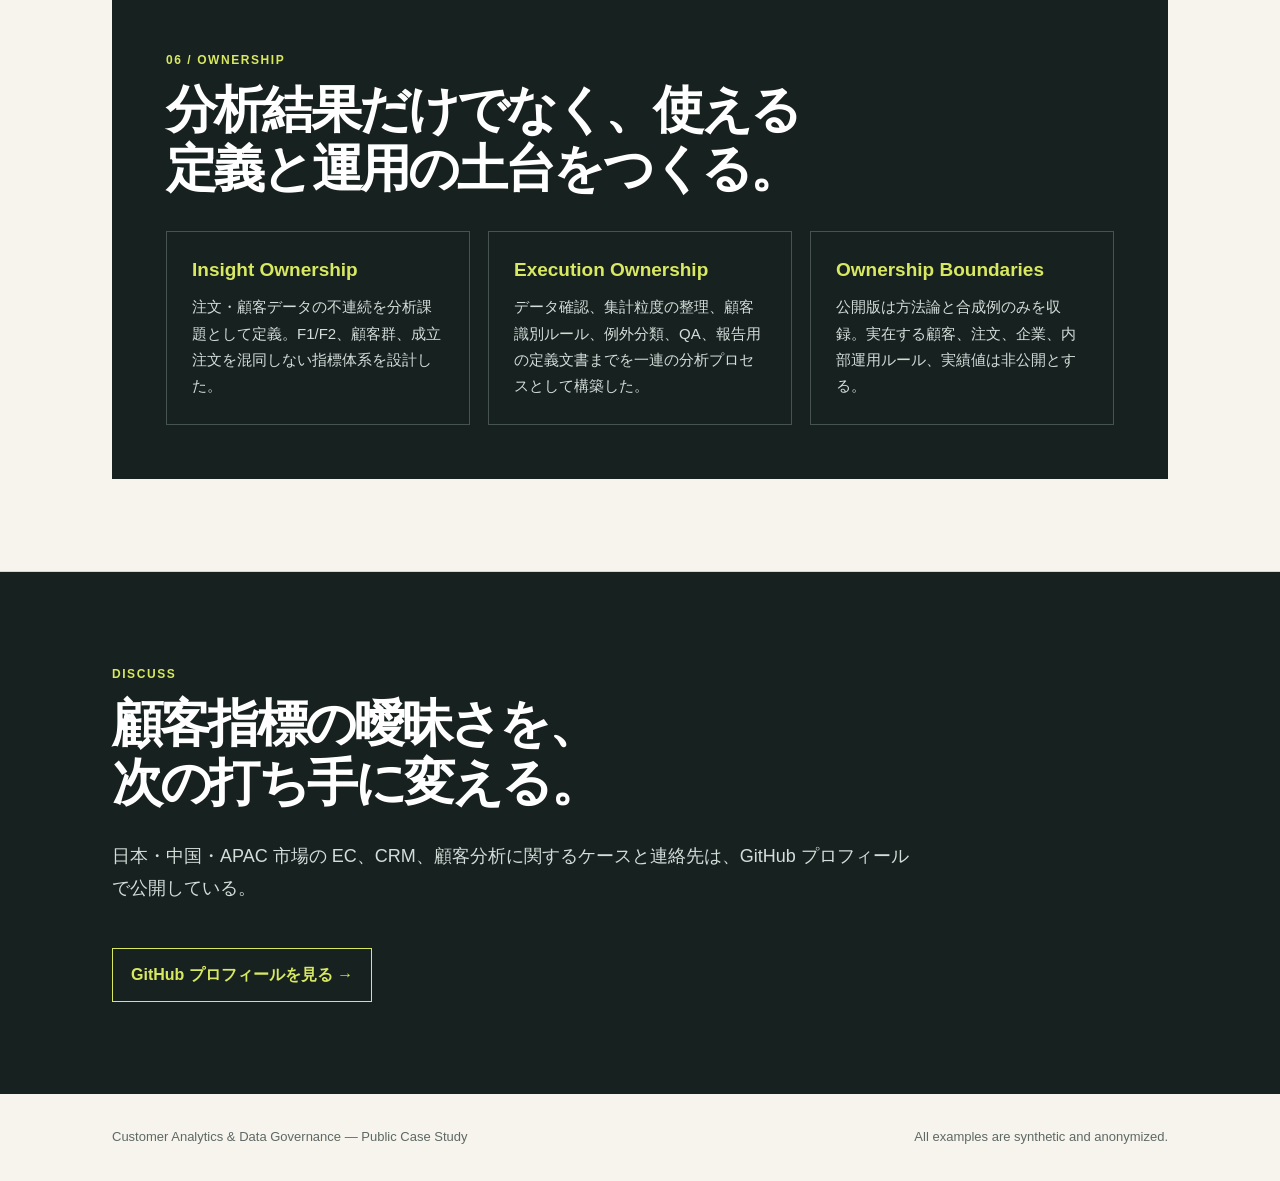
==== commit 924aac4f: "Add files via upload" ====
--- a/index.html
+++ b/index.html
@@ -24,15 +24,15 @@
 <div class="wrap hero-grid">
 <div>
 <div class="eyebrow">Customer analytics · data governance · lifecycle measurement</div>
-<h1>売上は見える。<br>だが、初回とリピートを正しく数えられない。</h1>
-<p class="lead">注文データがあっても、誰を一人の顧客として数えるか、どこまでを初回・リピートと扱うかが曖昧なら、CRM の対象も成果報告もぶれる。本ケースは、その判断を業務で使える顧客指標へ変えるための設計である。</p>
+<h1>F2 を、経験則ではなく<br>判断できる指標へ。</h1>
+<p class="lead">初回購入から二回目の購入に至る過程を、注文粒度・本人性・観測期間に基づいて一貫して捉える。CRM の対象設計、再購入の検証、経営報告を、推測ではなく再計算可能な指標に変える。</p>
 <div class="notice">
 <strong>公開版について</strong>
 <br>企業名、顧客情報、注文情報は掲載していません。以下の主要指標は、実績を丸めた脱識別値です。増分売上や利益を示すものではありません。</div><div class="metric-strip"><div><b>¥100M+</b><span>分析期間中の成立注文 GMV</span></div><div><b>50x+</b><span>月間 F1 顧客数の拡大</span></div><div><b>15%+</b><span>F2 の平均注文額プレミアム</span></div></div>
 </div>
 <aside class="hero-side">
 <span class="tag">Focus</span>
-<strong>「何を数えるか」を先に確定し、結果の誤読を防ぐ。</strong>
+<strong>F2 を追跡できなければ、CRM の次の判断は経験則に戻る。</strong>
 <p>Customer identity · Order grain · Lifecycle definition · QA controls</p>
 </aside>
 </div>
--- a/assets/font-overrides.css
+++ b/assets/font-overrides.css
@@ -1,2 +1,6 @@
-html[lang="ja"] body{font-family:Meiryo,"Meiryo UI","Hiragino Kaku Gothic ProN","Hiragino Sans",sans-serif;line-break:strict;word-break:normal;font-feature-settings:"palt" 1}
-html[lang="ja"] h1,html[lang="ja"] h2{letter-spacing:-.045em;font-weight:700;text-wrap:balance}
+html[lang="ja"] body{font-family:"Hiragino Kaku Gothic ProN","Hiragino Sans","Yu Gothic UI","Yu Gothic",Meiryo,"Noto Sans JP",sans-serif;line-break:strict;word-break:normal;font-feature-settings:"palt" 1}
+html[lang="zh-CN"] body{font-family:"PingFang SC","Microsoft YaHei","Noto Sans SC",Arial,sans-serif;line-break:strict;word-break:normal}
+html[lang="ja"] h1,html[lang="ja"] h2,html[lang="zh-CN"] h1,html[lang="zh-CN"] h2{font-weight:700;text-wrap:balance}
+html[lang="ja"] .hero h1{font-size:clamp(40px,5vw,68px);line-height:1.19;letter-spacing:-.035em}
+html[lang="zh-CN"] .hero h1{font-size:clamp(40px,5vw,68px);line-height:1.2;letter-spacing:-.02em}
+@media(max-width:800px){html[lang="ja"] .hero h1 br,html[lang="zh-CN"] .hero h1 br{display:none}}
